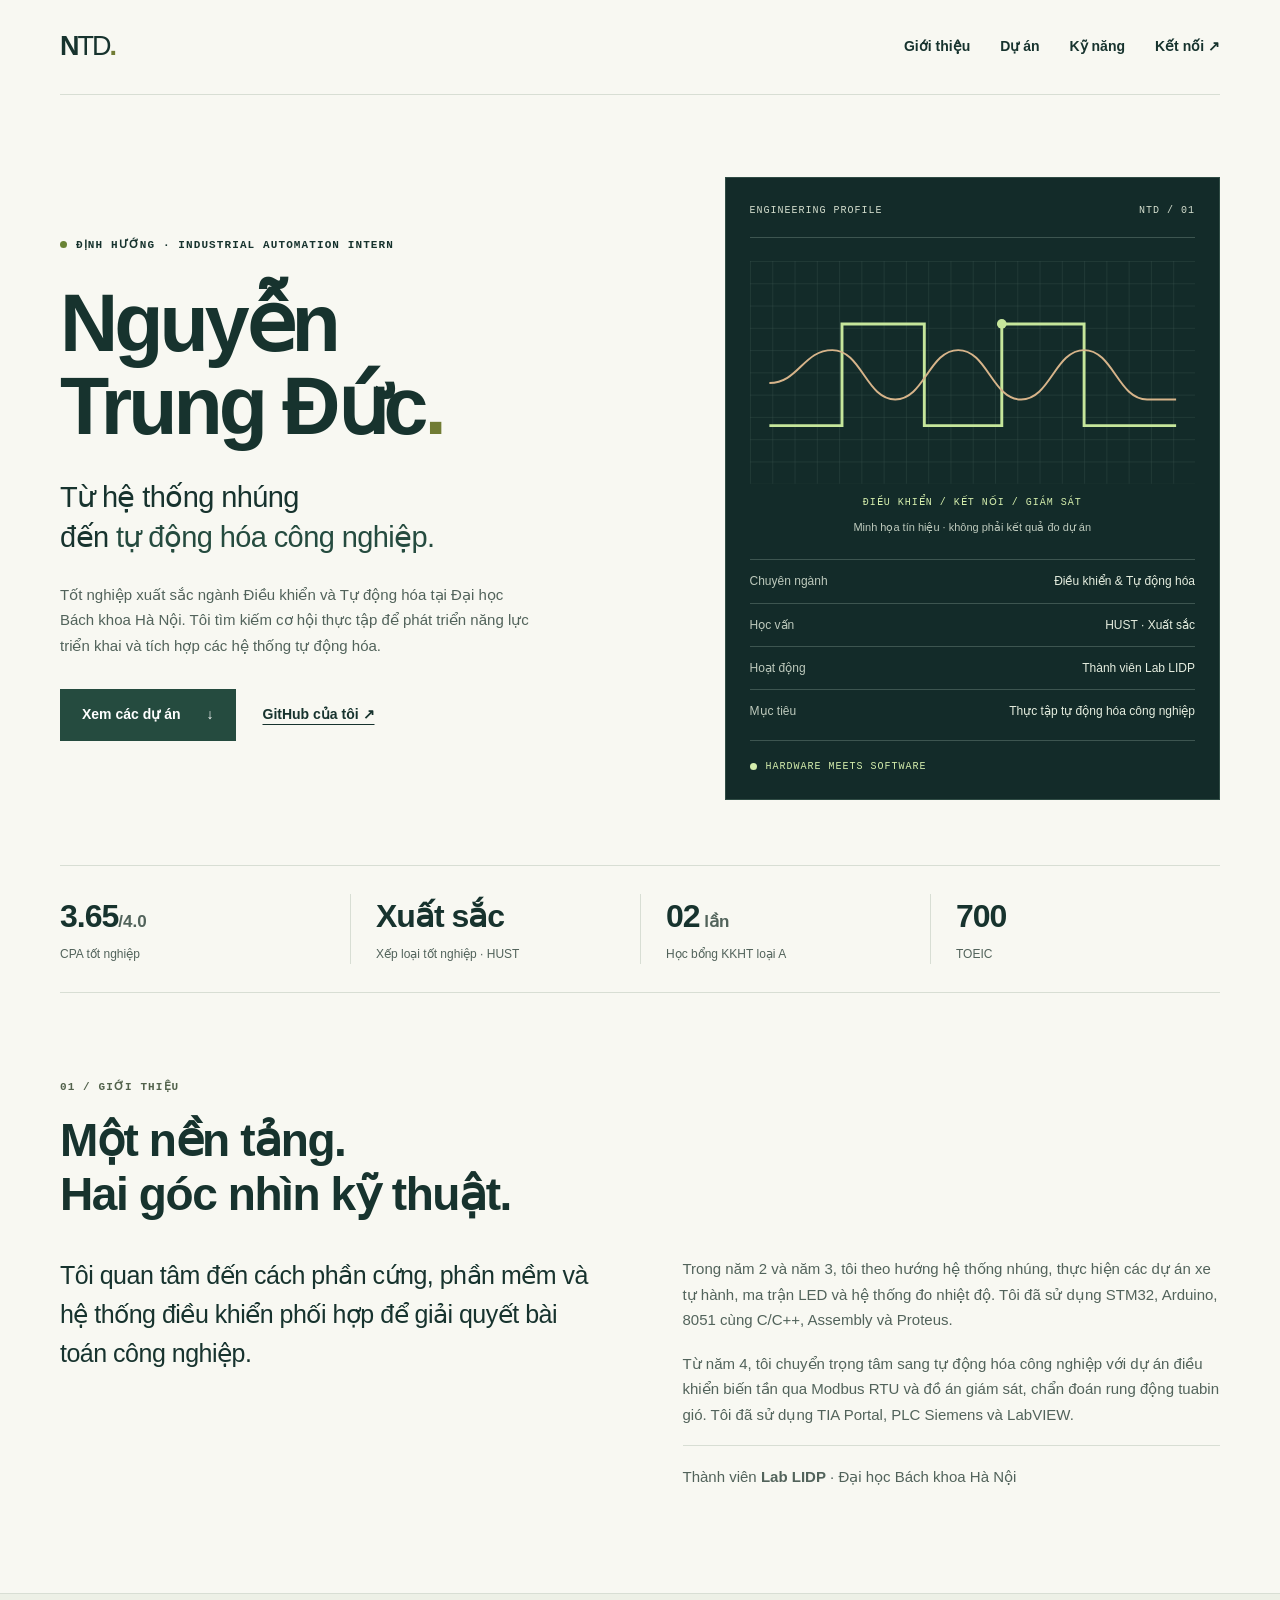
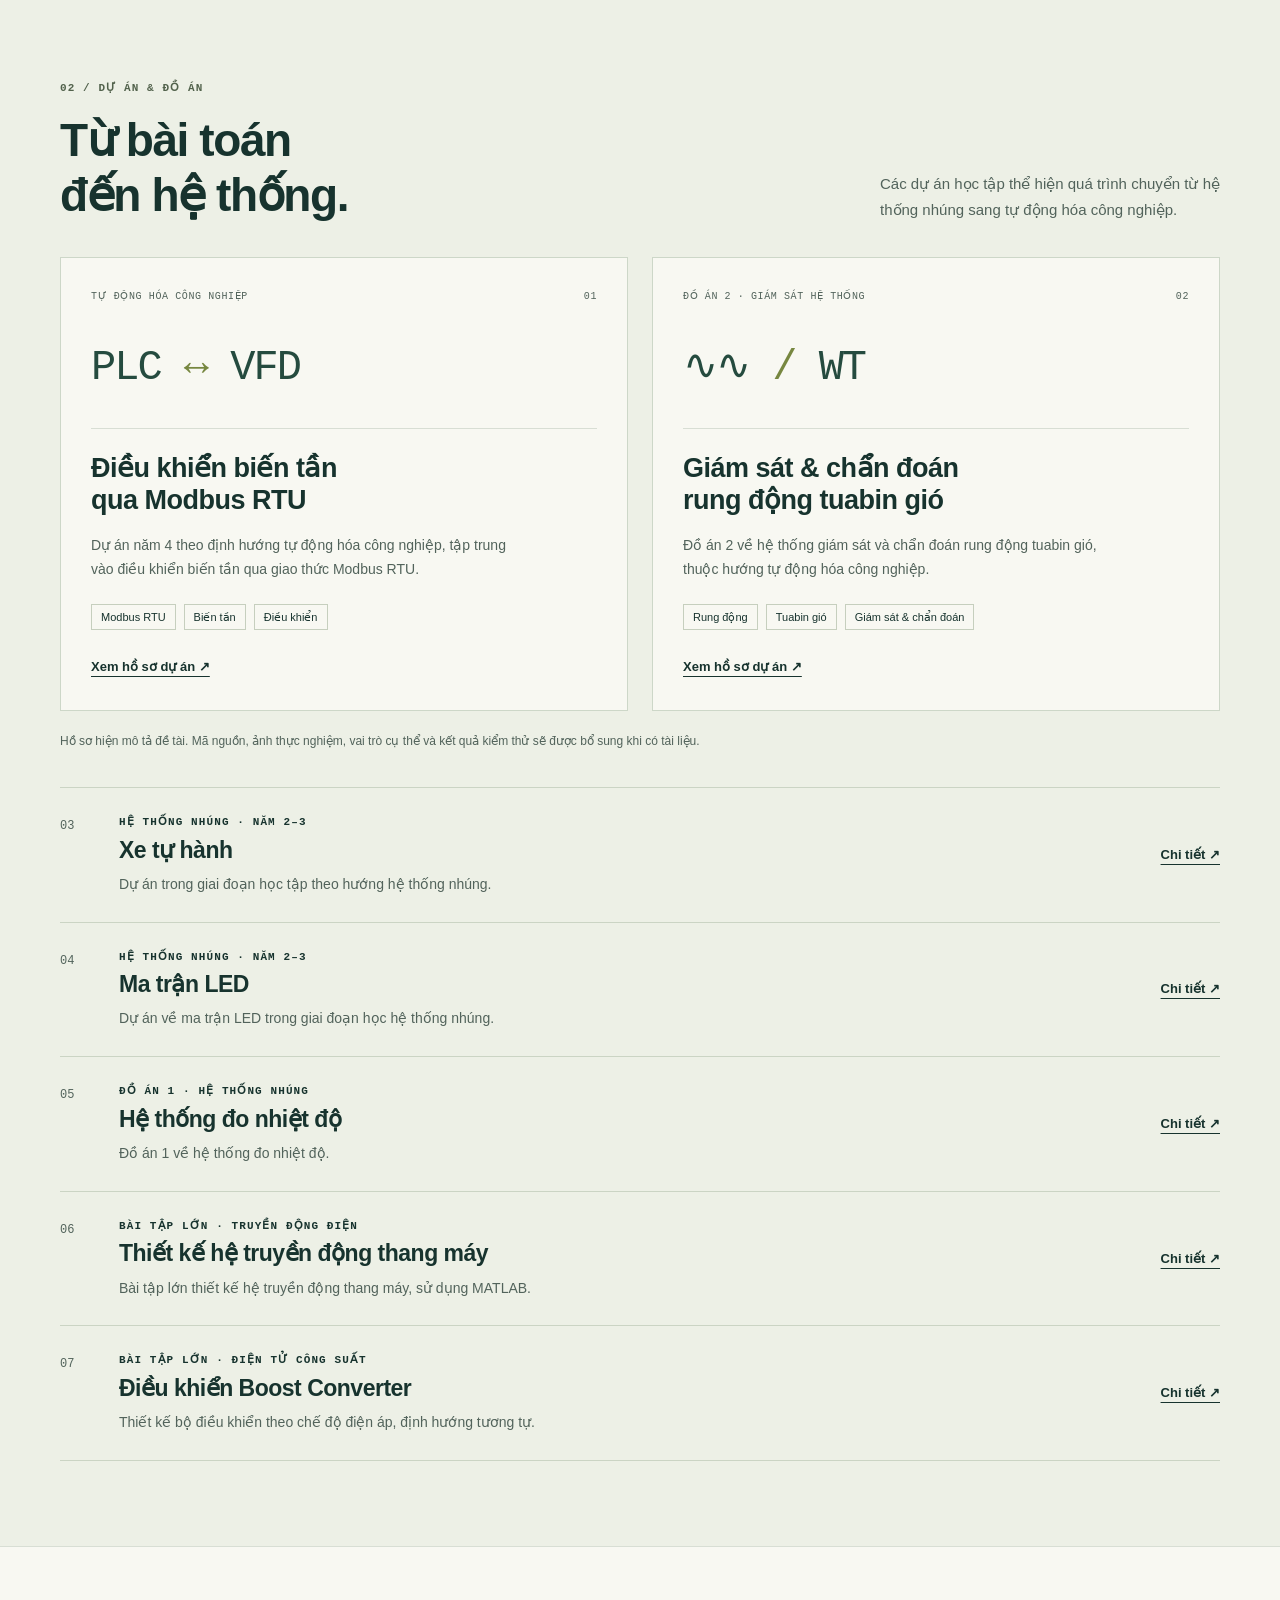
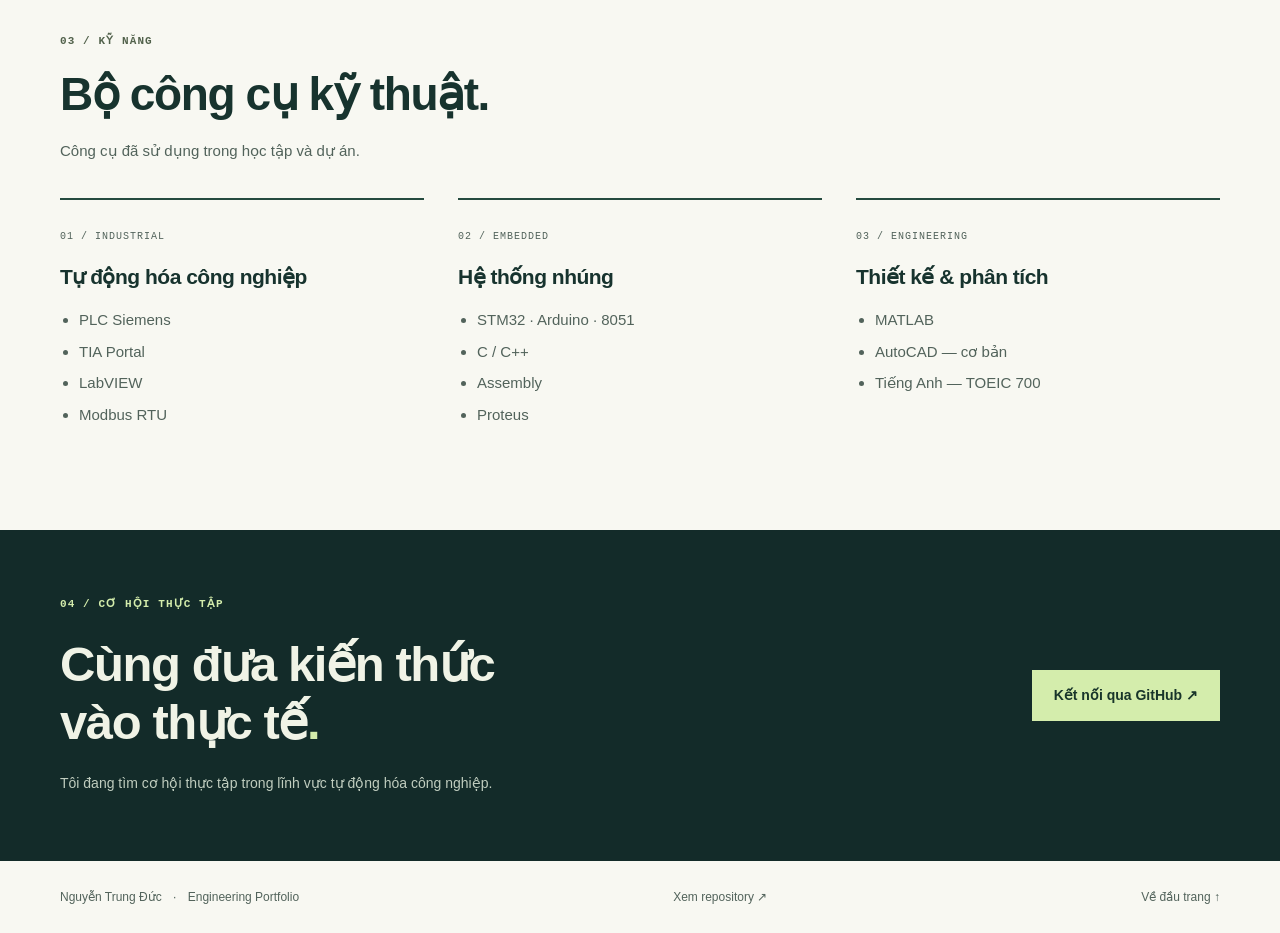
==== index.html @ 94d1234c "Add Nguyen Trung Duc industrial automation portfolio" ====
<!doctype html>
<html lang="vi">
<head>
  <meta charset="utf-8">
  <meta name="viewport" content="width=device-width, initial-scale=1">
  <meta name="theme-color" content="#132b29">
  <meta name="description" content="Portfolio Nguyễn Trung Đức — tốt nghiệp xuất sắc HUST, định hướng thực tập tự động hóa công nghiệp. PLC Siemens, Modbus RTU, LabVIEW và hệ thống nhúng.">
  <title>Nguyễn Trung Đức · Industrial Automation</title>
  <link rel="stylesheet" href="styles.css">
</head>
<body id="top">
  <a class="skip" href="#main">Đến nội dung chính</a>
  <header class="header wrap">
    <a class="brand" href="#top" aria-label="Nguyễn Trung Đức — đầu trang">N<span>TD</span><span class="brand-dot">.</span></a>
    <nav aria-label="Điều hướng chính"><a href="#about">Giới thiệu</a><a href="#projects">Dự án</a><a href="#skills">Kỹ năng</a><a href="#contact">Kết nối ↗</a></nav>
  </header>
  <main id="main" tabindex="-1">
    <section class="hero wrap" aria-labelledby="hero-title">
      <div class="hero-copy">
        <p class="eyebrow"><span class="dot" aria-hidden="true"></span>ĐỊNH HƯỚNG · INDUSTRIAL AUTOMATION INTERN</p>
        <h1 id="hero-title">Nguyễn<br>Trung Đức<span class="accent">.</span></h1>
        <p class="hero-role">Từ hệ thống nhúng<br>đến <em>tự động hóa công nghiệp.</em></p>
        <p class="intro">Tốt nghiệp xuất sắc ngành Điều khiển và Tự động hóa tại Đại học Bách khoa Hà Nội. Tôi tìm kiếm cơ hội thực tập để phát triển năng lực triển khai và tích hợp các hệ thống tự động hóa.</p>
        <div class="actions"><a class="button" href="#projects">Xem các dự án <span aria-hidden="true">↓</span></a><a class="text-link" href="https://github.com/TDucIoT1901">GitHub của tôi ↗</a></div>
      </div>
      <aside class="technical" aria-label="Tóm tắt hồ sơ kỹ thuật">
        <div class="panel-top"><span>ENGINEERING PROFILE</span><span>NTD / 01</span></div>
        <div class="signal" aria-hidden="true">
          <svg viewBox="0 0 460 230" fill="none">
            <defs><pattern id="grid" width="23" height="23" patternUnits="userSpaceOnUse"><path d="M23 0H0V23" stroke="#39514d" stroke-width=".7"/></pattern></defs>
            <rect width="460" height="230" fill="url(#grid)"/>
            <path d="M20 170H95V65H180V170H260V65H345V170H440" stroke="#c6e69b" stroke-width="3"/>
            <path d="M20 126C50 126 55 92 85 92S120 143 150 143S185 92 215 92S250 143 280 143S315 92 345 92S380 143 410 143H440" stroke="#d7b48a" stroke-width="2"/>
            <circle cx="260" cy="65" r="5" fill="#c6e69b"/>
          </svg>
          <span class="signal-caption">ĐIỀU KHIỂN / KẾT NỐI / GIÁM SÁT</span>
        </div>
        <p class="diagram-note">Minh họa tín hiệu · không phải kết quả đo dự án</p>
        <dl class="spec-list"><div><dt>Chuyên ngành</dt><dd>Điều khiển &amp; Tự động hóa</dd></div><div><dt>Học vấn</dt><dd>HUST · Xuất sắc</dd></div><div><dt>Hoạt động</dt><dd>Thành viên Lab LIDP</dd></div><div><dt>Mục tiêu</dt><dd>Thực tập tự động hóa công nghiệp</dd></div></dl>
        <div class="panel-bottom"><span class="dot" aria-hidden="true"></span>HARDWARE MEETS SOFTWARE</div>
      </aside>
    </section>
    <div class="achievements wrap" aria-label="Thành tích học tập">
      <div><strong>3.65<span>/4.0</span></strong><p>CPA tốt nghiệp</p></div><div><strong>Xuất sắc</strong><p>Xếp loại tốt nghiệp · HUST</p></div><div><strong>02<span> lần</span></strong><p>Học bổng KKHT loại A</p></div><div><strong>700</strong><p>TOEIC</p></div>
    </div>
    <section id="about" class="section wrap" aria-labelledby="about-title">
      <div class="section-heading"><p class="eyebrow">01 / GIỚI THIỆU</p><h2 id="about-title">Một nền tảng.<br>Hai góc nhìn kỹ thuật.</h2></div>
      <div class="about-grid"><p class="lead">Tôi quan tâm đến cách phần cứng, phần mềm và hệ thống điều khiển phối hợp để giải quyết bài toán công nghiệp.</p><div><p>Trong năm 2 và năm 3, tôi theo hướng hệ thống nhúng, thực hiện các dự án xe tự hành, ma trận LED và hệ thống đo nhiệt độ. Tôi đã sử dụng STM32, Arduino, 8051 cùng C/C++, Assembly và Proteus.</p><p>Từ năm 4, tôi chuyển trọng tâm sang tự động hóa công nghiệp với dự án điều khiển biến tần qua Modbus RTU và đồ án giám sát, chẩn đoán rung động tuabin gió. Tôi đã sử dụng TIA Portal, PLC Siemens và LabVIEW.</p><p class="lab-note">Thành viên <strong>Lab LIDP</strong> · Đại học Bách khoa Hà Nội</p></div></div>
    </section>
    <section id="projects" class="projects-section" aria-labelledby="projects-title"><div class="wrap section">
      <div class="section-heading project-heading"><div><p class="eyebrow">02 / DỰ ÁN &amp; ĐỒ ÁN</p><h2 id="projects-title">Từ bài toán<br>đến hệ thống.</h2></div><p>Các dự án học tập thể hiện quá trình chuyển từ hệ thống nhúng sang tự động hóa công nghiệp.</p></div>
      <div class="featured-grid">
        <article class="project featured"><div class="project-meta"><span>TỰ ĐỘNG HÓA CÔNG NGHIỆP</span><span>01</span></div><div class="project-symbol" aria-hidden="true">PLC <span>↔</span> VFD</div><h3>Điều khiển biến tần<br>qua Modbus RTU</h3><p>Dự án năm 4 theo định hướng tự động hóa công nghiệp, tập trung vào điều khiển biến tần qua giao thức Modbus RTU.</p><ul class="tags"><li>Modbus RTU</li><li>Biến tần</li><li>Điều khiển</li></ul><a href="https://github.com/TDucIoT1901/MyPortfolio-CV/blob/main/PROJECTS.md#modbus-rtu">Xem hồ sơ dự án ↗</a></article>
        <article class="project featured"><div class="project-meta"><span>ĐỒ ÁN 2 · GIÁM SÁT HỆ THỐNG</span><span>02</span></div><div class="project-symbol wave" aria-hidden="true">∿∿<span> / </span>WT</div><h3>Giám sát &amp; chẩn đoán<br>rung động tuabin gió</h3><p>Đồ án 2 về hệ thống giám sát và chẩn đoán rung động tuabin gió, thuộc hướng tự động hóa công nghiệp.</p><ul class="tags"><li>Rung động</li><li>Tuabin gió</li><li>Giám sát &amp; chẩn đoán</li></ul><a href="https://github.com/TDucIoT1901/MyPortfolio-CV/blob/main/PROJECTS.md#wind-turbine">Xem hồ sơ dự án ↗</a></article>
      </div>
      <p class="project-disclosure">Hồ sơ hiện mô tả đề tài. Mã nguồn, ảnh thực nghiệm, vai trò cụ thể và kết quả kiểm thử sẽ được bổ sung khi có tài liệu.</p>
      <div class="project-list">
        <article class="project-row"><span class="number">03</span><div><p class="eyebrow">HỆ THỐNG NHÚNG · NĂM 2–3</p><h3>Xe tự hành</h3><p>Dự án trong giai đoạn học tập theo hướng hệ thống nhúng.</p></div><a href="https://github.com/TDucIoT1901/MyPortfolio-CV/blob/main/PROJECTS.md#autonomous-car" aria-label="Xem hồ sơ dự án xe tự hành">Chi tiết ↗</a></article>
        <article class="project-row"><span class="number">04</span><div><p class="eyebrow">HỆ THỐNG NHÚNG · NĂM 2–3</p><h3>Ma trận LED</h3><p>Dự án về ma trận LED trong giai đoạn học hệ thống nhúng.</p></div><a href="https://github.com/TDucIoT1901/MyPortfolio-CV/blob/main/PROJECTS.md#led-matrix" aria-label="Xem hồ sơ dự án ma trận LED">Chi tiết ↗</a></article>
        <article class="project-row"><span class="number">05</span><div><p class="eyebrow">ĐỒ ÁN 1 · HỆ THỐNG NHÚNG</p><h3>Hệ thống đo nhiệt độ</h3><p>Đồ án 1 về hệ thống đo nhiệt độ.</p></div><a href="https://github.com/TDucIoT1901/MyPortfolio-CV/blob/main/PROJECTS.md#temperature" aria-label="Xem hồ sơ hệ thống đo nhiệt độ">Chi tiết ↗</a></article>
        <article class="project-row"><span class="number">06</span><div><p class="eyebrow">BÀI TẬP LỚN · TRUYỀN ĐỘNG ĐIỆN</p><h3>Thiết kế hệ truyền động thang máy</h3><p>Bài tập lớn thiết kế hệ truyền động thang máy, sử dụng MATLAB.</p></div><a href="https://github.com/TDucIoT1901/MyPortfolio-CV/blob/main/PROJECTS.md#elevator" aria-label="Xem hồ sơ truyền động thang máy">Chi tiết ↗</a></article>
        <article class="project-row"><span class="number">07</span><div><p class="eyebrow">BÀI TẬP LỚN · ĐIỆN TỬ CÔNG SUẤT</p><h3>Điều khiển Boost Converter</h3><p>Thiết kế bộ điều khiển theo chế độ điện áp, định hướng tương tự.</p></div><a href="https://github.com/TDucIoT1901/MyPortfolio-CV/blob/main/PROJECTS.md#boost-converter" aria-label="Xem hồ sơ Boost Converter">Chi tiết ↗</a></article>
      </div>
    </div></section>
    <section id="skills" class="section wrap" aria-labelledby="skills-title"><div class="section-heading"><p class="eyebrow">03 / KỸ NĂNG</p><h2 id="skills-title">Bộ công cụ kỹ thuật.</h2><p>Công cụ đã sử dụng trong học tập và dự án.</p></div>
      <div class="skills-grid"><article><span class="skill-index">01 / INDUSTRIAL</span><h3>Tự động hóa công nghiệp</h3><ul><li>PLC Siemens</li><li>TIA Portal</li><li>LabVIEW</li><li>Modbus RTU</li></ul></article><article><span class="skill-index">02 / EMBEDDED</span><h3>Hệ thống nhúng</h3><ul><li>STM32 · Arduino · 8051</li><li>C / C++</li><li>Assembly</li><li>Proteus</li></ul></article><article><span class="skill-index">03 / ENGINEERING</span><h3>Thiết kế &amp; phân tích</h3><ul><li>MATLAB</li><li>AutoCAD — cơ bản</li><li>Tiếng Anh — TOEIC 700</li></ul></article></div>
    </section>
    <section id="contact" class="contact"><div class="wrap contact-inner"><div><p class="eyebrow">04 / CƠ HỘI THỰC TẬP</p><h2>Cùng đưa kiến thức<br>vào thực tế<span class="accent">.</span></h2><p>Tôi đang tìm cơ hội thực tập trong lĩnh vực tự động hóa công nghiệp.</p></div><a class="button light" href="https://github.com/TDucIoT1901">Kết nối qua GitHub ↗</a></div></section>
  </main>
  <footer class="wrap footer"><p>Nguyễn Trung Đức <span>·</span> Engineering Portfolio</p><a href="https://github.com/TDucIoT1901/MyPortfolio-CV">Xem repository ↗</a><a href="#top">Về đầu trang ↑</a></footer>
</body>
</html>
---- styles.css ----
@charset "UTF-8";
:root{--paper:#f8f8f2;--ink:#17332e;--muted:#52635b;--line:#d8ded4;--green:#254b3f;--lime:#d4edac;--mono:Consolas,"Courier New",monospace;--sans:"Segoe UI",Arial,sans-serif}
*{box-sizing:border-box}html{scroll-behavior:smooth;scroll-padding-top:32px}body{margin:0;background:var(--paper);color:var(--ink);font-family:var(--sans);line-height:1.7}a{color:inherit;text-underline-offset:5px}a:hover{text-decoration-thickness:2px}a:focus-visible{outline:3px solid #a04c20;outline-offset:5px}h1,h2,h3,p{margin:0}h1,h2,h3{line-height:1.18;font-weight:600}h2{font-size:clamp(30px,3.6vw,46px);letter-spacing:-1.4px}h3{font-size:23px;letter-spacing:-.5px}.wrap{width:min(1160px,calc(100% - 64px));margin-inline:auto}.skip{position:absolute;left:15px;top:-90px;background:var(--ink);color:white;padding:12px;z-index:5}.skip:focus{top:10px}.header{display:flex;align-items:center;justify-content:space-between;gap:24px;padding-block:24px;border-bottom:1px solid var(--line)}.brand{font-size:27px;font-weight:800;letter-spacing:-2px;text-decoration:none}.brand>span:first-child{font-weight:400}.brand-dot,.accent{color:#717c34}nav{display:flex;gap:30px}nav a{text-decoration:none;font-size:14px;font-weight:600}.hero{display:grid;grid-template-columns:1.2fr 1fr;gap:70px;padding-block:82px 65px;align-items:center}.eyebrow{font-family:var(--mono);font-size:11px;letter-spacing:1.1px;font-weight:600;line-height:1.7}.dot{display:inline-block;height:7px;width:7px;border-radius:50%;background:#698334;margin-right:9px}.hero h1{font-size:clamp(58px,6.3vw,86px);letter-spacing:-4px;line-height:1.03;margin:28px 0}.hero-role{font-size:clamp(22px,2.6vw,29px);line-height:1.4;font-weight:500;letter-spacing:-.6px}.hero-role em{font-style:normal;color:var(--green)}.intro{font-size:15px;color:var(--muted);max-width:480px;margin-top:24px}.actions{display:flex;align-items:center;gap:27px;margin-top:31px;flex-wrap:wrap}.button{display:inline-flex;align-items:center;gap:26px;background:var(--green);color:#fff;padding:13px 21px;text-decoration:none;font-weight:600;font-size:14px;border:1px solid var(--green)}.button:hover{background:#16382c}.text-link{font-size:14px;font-weight:600}.technical{background:#132b29;color:#e5eddf;border:1px solid #304c45;padding:24px;min-width:0}.panel-top,.panel-bottom{display:flex;align-items:center;justify-content:space-between;font-family:var(--mono);font-size:10px;letter-spacing:1px}.panel-top{padding-bottom:18px;border-bottom:1px solid #3d5550;color:#d3ddcd}.signal{margin-top:23px}.signal svg{width:100%;height:auto;display:block}.signal-caption{display:block;text-align:center;font-family:var(--mono);font-size:10px;letter-spacing:1px;margin-top:10px;color:var(--lime)}.diagram-note{font-size:11px;color:#bdc9bc;text-align:center;margin-top:7px}.spec-list{margin-top:23px;margin-bottom:0;font-size:12px}.spec-list>div{display:flex;justify-content:space-between;gap:16px;border-top:1px solid #3d5550;padding:11px 0}.spec-list dt{color:#bdc9bc}.spec-list dd{margin:0;text-align:right}.panel-bottom{border-top:1px solid #3d5550;padding-top:17px;margin-top:7px;justify-content:flex-start;color:var(--lime)}.panel-bottom .dot{background:var(--lime)}.achievements{display:grid;grid-template-columns:repeat(4,1fr);border-block:1px solid var(--line);padding-block:28px}.achievements>div{padding-inline:25px;border-left:1px solid var(--line)}.achievements>div:first-child{padding-left:0;border:0}.achievements strong{font-size:32px;letter-spacing:-1px;font-weight:600;line-height:1.4}.achievements strong span{font-size:17px;color:var(--muted);letter-spacing:0}.achievements p{font-size:12px;color:var(--muted);margin-top:5px}.section{padding-block:85px}.section-heading{margin-bottom:35px}.section-heading .eyebrow{margin-bottom:16px;color:#52624c}.section-heading>p:last-child:not(.eyebrow){color:var(--muted);margin-top:17px;font-size:15px}.about-grid{display:grid;grid-template-columns:1fr 1fr;gap:85px}.lead{font-size:25px;line-height:1.55;letter-spacing:-.5px}.about-grid>div>p{color:var(--muted);font-size:15px;margin-bottom:18px}.lab-note{padding-top:18px;border-top:1px solid var(--line)}.projects-section{background:#edf0e6;border-block:1px solid var(--line)}.project-heading{display:flex;justify-content:space-between;gap:40px;align-items:end}.project-heading>p{max-width:340px;color:var(--muted);font-size:14px}.featured-grid{display:grid;grid-template-columns:1fr 1fr;gap:24px}.project{padding:30px;background:var(--paper);border:1px solid #cdd7c8}.project-meta{display:flex;justify-content:space-between;gap:15px;font-family:var(--mono);font-size:10px;letter-spacing:.6px;color:var(--muted)}.project-symbol{font-family:var(--mono);font-size:42px;letter-spacing:-2px;padding:28px 0 24px;border-bottom:1px solid var(--line);color:#254b3f}.project-symbol span{color:#778740;font-weight:400}.project h3{font-size:27px;margin-top:24px}.project>p{font-size:14px;color:var(--muted);margin-top:17px;max-width:430px}.tags{list-style:none;padding:0;display:flex;gap:8px;flex-wrap:wrap;margin:22px 0}.tags li{font-size:11px;border:1px solid #c6cfbe;padding:3px 9px}.project>a{font-size:13px;font-weight:600}.project-disclosure{font-size:12px;color:var(--muted);margin:20px 0 36px;max-width:820px}.project-row{display:grid;grid-template-columns:35px 1fr auto;gap:24px;border-top:1px solid #cbd4c4;padding-block:25px;align-items:center}.project-row:last-child{border-bottom:1px solid #cbd4c4}.number{font-family:var(--mono);font-size:12px;color:var(--muted);align-self:start;padding-top:3px}.project-row h3{font-size:23px;margin-top:5px}.project-row p:last-child{font-size:14px;color:var(--muted);margin-top:9px}.project-row>a{font-size:13px;font-weight:600;white-space:nowrap}.skills-grid{display:grid;grid-template-columns:repeat(3,1fr);gap:34px}.skills-grid article{border-top:2px solid var(--green);padding-top:20px}.skill-index{font-size:10px;font-family:var(--mono);color:var(--muted);letter-spacing:1px}.skills-grid h3{font-size:21px;margin-top:17px}.skills-grid ul{padding-left:19px;color:var(--muted);font-size:15px;line-height:2.1}.contact{background:#132b29;color:#f0f3e6}.contact-inner{display:flex;align-items:center;justify-content:space-between;gap:50px;padding-block:65px}.contact .eyebrow{color:var(--lime);margin-bottom:22px}.contact h2{font-size:clamp(32px,4vw,49px)}.contact .accent{color:var(--lime)}.contact p:last-child{margin-top:20px;color:#c0cdbf;font-size:14px}.light{background:var(--lime);color:#18352a;border-color:var(--lime);flex-shrink:0}.light:hover{background:#e6f3cf}.footer{padding-block:26px;display:flex;justify-content:space-between;gap:20px;font-size:12px;color:var(--muted);flex-wrap:wrap}.footer span{margin-inline:8px}.footer a{text-decoration:none}
@media(min-width:1500px){.hero h1{font-size:90px}}
@media(max-width:1000px){.hero{gap:30px;padding-block:55px}.hero h1{font-size:64px}.technical{padding:19px}.about-grid{gap:40px}.achievements>div{padding-inline:15px}.achievements strong{font-size:28px}.skills-grid{gap:22px}.skills-grid h3{font-size:19px}}
@media(max-width:700px){.wrap{width:calc(100% - 36px)}.header{align-items:flex-start;gap:15px;flex-wrap:wrap;padding-block:18px}nav{gap:20px;flex-wrap:wrap}nav a{font-size:12px}.hero{grid-template-columns:1fr;padding-block:42px;gap:36px}.hero h1{font-size:68px}.hero .eyebrow{font-size:10px;letter-spacing:.6px}.hero-role{font-size:25px}.intro{font-size:15px}.technical{padding:22px}.achievements{grid-template-columns:1fr 1fr;gap:24px 0;padding-block:25px}.achievements>div{padding-left:17px}.achievements>div:nth-child(odd){padding-left:0;border:0}.achievements strong{font-size:29px}.achievements p{font-size:11px}.section{padding-block:54px}.about-grid{grid-template-columns:1fr;gap:25px}.lead{font-size:23px}.project-heading{display:block}.project-heading>p{margin-top:22px;max-width:none}.featured-grid{grid-template-columns:1fr;gap:18px}.project{padding:24px}.project-row{grid-template-columns:23px 1fr;gap:15px}.project-row>a{grid-column:2;justify-self:start}.project-row h3{font-size:21px}.skills-grid{grid-template-columns:1fr;gap:25px}.skills-grid h3{font-size:23px}.contact-inner{display:block;padding-block:48px}.contact .button{margin-top:27px}.footer{font-size:11px;gap:14px}.footer>p{flex-basis:100%}}
@media(prefers-reduced-motion:reduce){html{scroll-behavior:auto}}
@media print{body{background:white;color:black}.skip,nav,.actions,.contact,.footer{display:none}.wrap{width:100%}.hero{padding-block:20px;gap:30px}h1{font-size:50px!important}.section{padding-block:25px}.project,.technical{break-inside:avoid}.project-row{break-inside:avoid}.technical{color:black;background:#eee}.spec-list dt,.panel-top,.diagram-note{color:#333}.projects-section{background:white}}
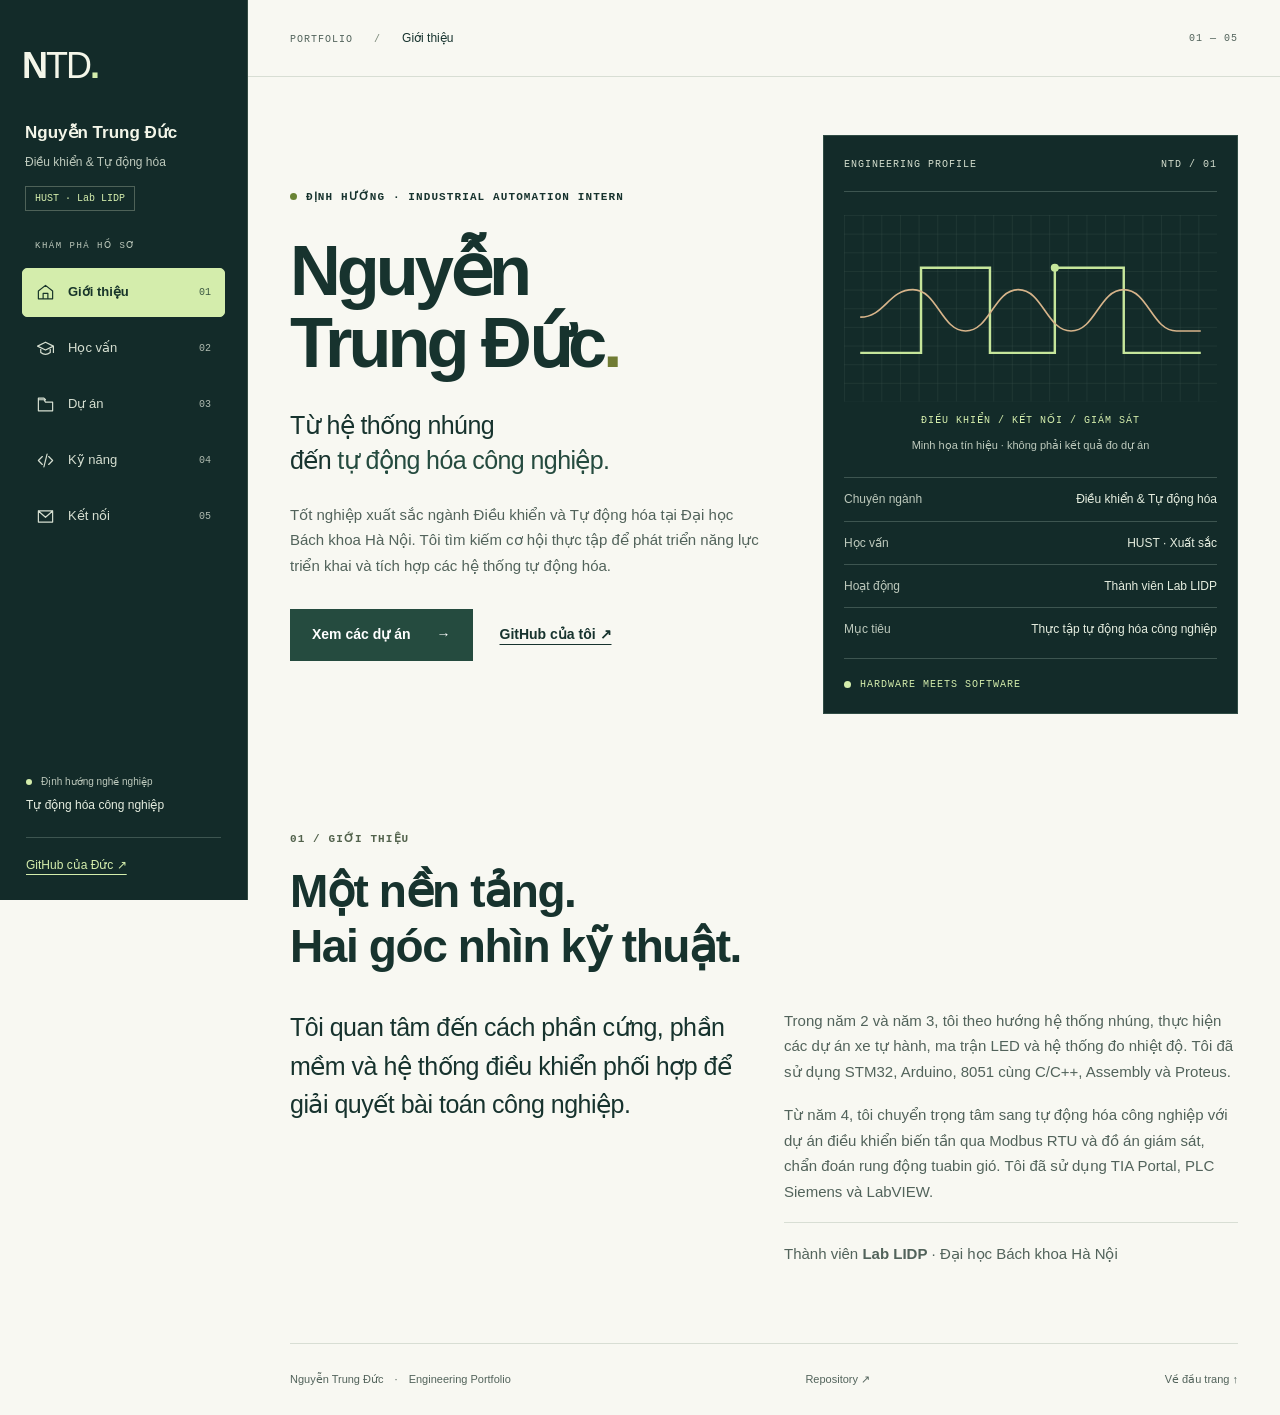
==== commit 5d30aff0: "Split portfolio into pages with left sidebar navigation" ====
--- a/index.html
+++ b/index.html
@@ -1,27 +1,34 @@
 <!doctype html>
-<html lang="vi">
-<head>
-  <meta charset="utf-8">
-  <meta name="viewport" content="width=device-width, initial-scale=1">
+<html lang="vi"><head>
+  <meta charset="utf-8"><meta name="viewport" content="width=device-width, initial-scale=1">
   <meta name="theme-color" content="#132b29">
-  <meta name="description" content="Portfolio Nguyễn Trung Đức — tốt nghiệp xuất sắc HUST, định hướng thực tập tự động hóa công nghiệp. PLC Siemens, Modbus RTU, LabVIEW và hệ thống nhúng.">
-  <title>Nguyễn Trung Đức · Industrial Automation</title>
+  <title>Giới thiệu · Nguyễn Trung Đức</title>
+  <meta name="description" content="Nguyễn Trung Đức — tốt nghiệp xuất sắc HUST, thành viên Lab LIDP, định hướng tự động hóa công nghiệp.">
   <link rel="stylesheet" href="styles.css">
-</head>
-<body id="top">
+</head><body id="top" class="sidebar-layout">
   <a class="skip" href="#main">Đến nội dung chính</a>
-  <header class="header wrap">
-    <a class="brand" href="#top" aria-label="Nguyễn Trung Đức — đầu trang">N<span>TD</span><span class="brand-dot">.</span></a>
-    <nav aria-label="Điều hướng chính"><a href="#about">Giới thiệu</a><a href="#projects">Dự án</a><a href="#skills">Kỹ năng</a><a href="#contact">Kết nối ↗</a></nav>
-  </header>
-  <main id="main" tabindex="-1">
-    <section class="hero wrap" aria-labelledby="hero-title">
+  <aside class="sidebar" aria-label="Hồ sơ và điều hướng">
+    <a class="brand sidebar-brand" href="index.html" aria-label="Nguyễn Trung Đức — Giới thiệu">N<span>TD</span><span class="brand-dot">.</span></a>
+    <div class="sidebar-profile"><p class="sidebar-name">Nguyễn Trung Đức</p><p>Điều khiển &amp; Tự động hóa</p><span class="sidebar-school">HUST · Lab LIDP</span></div>
+    <p class="sidebar-label">KHÁM PHÁ HỒ SƠ</p>
+    <nav class="sidebar-nav" aria-label="Điều hướng chính">
+      <a class="nav-item" href="index.html" aria-current="page"><svg viewBox="0 0 24 24" fill="none" stroke="currentColor" stroke-width="1.5" stroke-linecap="round" stroke-linejoin="round" aria-hidden="true"><path d="M3 10 12 3l9 7v10H3Z M9 20v-7h6v7"/></svg><span>Giới thiệu</span><span class="nav-number" aria-hidden="true">01</span></a>
+      <a class="nav-item" href="education.html"><svg viewBox="0 0 24 24" fill="none" stroke="currentColor" stroke-width="1.5" stroke-linecap="round" stroke-linejoin="round" aria-hidden="true"><path d="m2 9 10-5 10 5-10 5Z M6 11v6q6 5 12 0v-6 M22 9v8"/></svg><span>Học vấn</span><span class="nav-number" aria-hidden="true">02</span></a>
+      <a class="nav-item" href="projects.html"><svg viewBox="0 0 24 24" fill="none" stroke="currentColor" stroke-width="1.5" stroke-linecap="round" stroke-linejoin="round" aria-hidden="true"><path d="M3 6h7l2 3h9v11H3Z M3 6V4h7l2 2"/></svg><span>Dự án</span><span class="nav-number" aria-hidden="true">03</span></a>
+      <a class="nav-item" href="skills.html"><svg viewBox="0 0 24 24" fill="none" stroke="currentColor" stroke-width="1.5" stroke-linecap="round" stroke-linejoin="round" aria-hidden="true"><path d="m8 7-5 5 5 5 M16 7l5 5-5 5 M14 4l-4 16"/></svg><span>Kỹ năng</span><span class="nav-number" aria-hidden="true">04</span></a>
+      <a class="nav-item" href="contact.html"><svg viewBox="0 0 24 24" fill="none" stroke="currentColor" stroke-width="1.5" stroke-linecap="round" stroke-linejoin="round" aria-hidden="true"><path d="M3 5h18v14H3Z m0 0 9 8 9-8"/></svg><span>Kết nối</span><span class="nav-number" aria-hidden="true">05</span></a>
+    </nav>
+    <div class="sidebar-bottom"><p><span class="dot" aria-hidden="true"></span>Định hướng nghề nghiệp</p><strong>Tự động hóa công nghiệp</strong><a href="https://github.com/TDucIoT1901">GitHub của Đức ↗</a></div>
+  </aside>
+  <div class="page-shell">
+    <header class="page-topbar"><p>PORTFOLIO <span aria-hidden="true">/</span> <span>Giới thiệu</span></p><span class="page-counter" aria-hidden="true">01 — 05</span></header>
+    <main id="main" tabindex="-1"><section class="hero wrap" aria-labelledby="hero-title">
       <div class="hero-copy">
         <p class="eyebrow"><span class="dot" aria-hidden="true"></span>ĐỊNH HƯỚNG · INDUSTRIAL AUTOMATION INTERN</p>
         <h1 id="hero-title">Nguyễn<br>Trung Đức<span class="accent">.</span></h1>
         <p class="hero-role">Từ hệ thống nhúng<br>đến <em>tự động hóa công nghiệp.</em></p>
         <p class="intro">Tốt nghiệp xuất sắc ngành Điều khiển và Tự động hóa tại Đại học Bách khoa Hà Nội. Tôi tìm kiếm cơ hội thực tập để phát triển năng lực triển khai và tích hợp các hệ thống tự động hóa.</p>
-        <div class="actions"><a class="button" href="#projects">Xem các dự án <span aria-hidden="true">↓</span></a><a class="text-link" href="https://github.com/TDucIoT1901">GitHub của tôi ↗</a></div>
+        <div class="actions"><a class="button" href="projects.html">Xem các dự án <span aria-hidden="true">→</span></a><a class="text-link" href="https://github.com/TDucIoT1901">GitHub của tôi ↗</a></div>
       </div>
       <aside class="technical" aria-label="Tóm tắt hồ sơ kỹ thuật">
         <div class="panel-top"><span>ENGINEERING PROFILE</span><span>NTD / 01</span></div>
@@ -39,34 +46,10 @@
         <dl class="spec-list"><div><dt>Chuyên ngành</dt><dd>Điều khiển &amp; Tự động hóa</dd></div><div><dt>Học vấn</dt><dd>HUST · Xuất sắc</dd></div><div><dt>Hoạt động</dt><dd>Thành viên Lab LIDP</dd></div><div><dt>Mục tiêu</dt><dd>Thực tập tự động hóa công nghiệp</dd></div></dl>
         <div class="panel-bottom"><span class="dot" aria-hidden="true"></span>HARDWARE MEETS SOFTWARE</div>
       </aside>
-    </section>
-    <div class="achievements wrap" aria-label="Thành tích học tập">
-      <div><strong>3.65<span>/4.0</span></strong><p>CPA tốt nghiệp</p></div><div><strong>Xuất sắc</strong><p>Xếp loại tốt nghiệp · HUST</p></div><div><strong>02<span> lần</span></strong><p>Học bổng KKHT loại A</p></div><div><strong>700</strong><p>TOEIC</p></div>
-    </div>
-    <section id="about" class="section wrap" aria-labelledby="about-title">
+    </section><section id="about" class="section wrap" aria-labelledby="about-title">
       <div class="section-heading"><p class="eyebrow">01 / GIỚI THIỆU</p><h2 id="about-title">Một nền tảng.<br>Hai góc nhìn kỹ thuật.</h2></div>
       <div class="about-grid"><p class="lead">Tôi quan tâm đến cách phần cứng, phần mềm và hệ thống điều khiển phối hợp để giải quyết bài toán công nghiệp.</p><div><p>Trong năm 2 và năm 3, tôi theo hướng hệ thống nhúng, thực hiện các dự án xe tự hành, ma trận LED và hệ thống đo nhiệt độ. Tôi đã sử dụng STM32, Arduino, 8051 cùng C/C++, Assembly và Proteus.</p><p>Từ năm 4, tôi chuyển trọng tâm sang tự động hóa công nghiệp với dự án điều khiển biến tần qua Modbus RTU và đồ án giám sát, chẩn đoán rung động tuabin gió. Tôi đã sử dụng TIA Portal, PLC Siemens và LabVIEW.</p><p class="lab-note">Thành viên <strong>Lab LIDP</strong> · Đại học Bách khoa Hà Nội</p></div></div>
-    </section>
-    <section id="projects" class="projects-section" aria-labelledby="projects-title"><div class="wrap section">
-      <div class="section-heading project-heading"><div><p class="eyebrow">02 / DỰ ÁN &amp; ĐỒ ÁN</p><h2 id="projects-title">Từ bài toán<br>đến hệ thống.</h2></div><p>Các dự án học tập thể hiện quá trình chuyển từ hệ thống nhúng sang tự động hóa công nghiệp.</p></div>
-      <div class="featured-grid">
-        <article class="project featured"><div class="project-meta"><span>TỰ ĐỘNG HÓA CÔNG NGHIỆP</span><span>01</span></div><div class="project-symbol" aria-hidden="true">PLC <span>↔</span> VFD</div><h3>Điều khiển biến tần<br>qua Modbus RTU</h3><p>Dự án năm 4 theo định hướng tự động hóa công nghiệp, tập trung vào điều khiển biến tần qua giao thức Modbus RTU.</p><ul class="tags"><li>Modbus RTU</li><li>Biến tần</li><li>Điều khiển</li></ul><a href="https://github.com/TDucIoT1901/MyPortfolio-CV/blob/main/PROJECTS.md#modbus-rtu">Xem hồ sơ dự án ↗</a></article>
-        <article class="project featured"><div class="project-meta"><span>ĐỒ ÁN 2 · GIÁM SÁT HỆ THỐNG</span><span>02</span></div><div class="project-symbol wave" aria-hidden="true">∿∿<span> / </span>WT</div><h3>Giám sát &amp; chẩn đoán<br>rung động tuabin gió</h3><p>Đồ án 2 về hệ thống giám sát và chẩn đoán rung động tuabin gió, thuộc hướng tự động hóa công nghiệp.</p><ul class="tags"><li>Rung động</li><li>Tuabin gió</li><li>Giám sát &amp; chẩn đoán</li></ul><a href="https://github.com/TDucIoT1901/MyPortfolio-CV/blob/main/PROJECTS.md#wind-turbine">Xem hồ sơ dự án ↗</a></article>
-      </div>
-      <p class="project-disclosure">Hồ sơ hiện mô tả đề tài. Mã nguồn, ảnh thực nghiệm, vai trò cụ thể và kết quả kiểm thử sẽ được bổ sung khi có tài liệu.</p>
-      <div class="project-list">
-        <article class="project-row"><span class="number">03</span><div><p class="eyebrow">HỆ THỐNG NHÚNG · NĂM 2–3</p><h3>Xe tự hành</h3><p>Dự án trong giai đoạn học tập theo hướng hệ thống nhúng.</p></div><a href="https://github.com/TDucIoT1901/MyPortfolio-CV/blob/main/PROJECTS.md#autonomous-car" aria-label="Xem hồ sơ dự án xe tự hành">Chi tiết ↗</a></article>
-        <article class="project-row"><span class="number">04</span><div><p class="eyebrow">HỆ THỐNG NHÚNG · NĂM 2–3</p><h3>Ma trận LED</h3><p>Dự án về ma trận LED trong giai đoạn học hệ thống nhúng.</p></div><a href="https://github.com/TDucIoT1901/MyPortfolio-CV/blob/main/PROJECTS.md#led-matrix" aria-label="Xem hồ sơ dự án ma trận LED">Chi tiết ↗</a></article>
-        <article class="project-row"><span class="number">05</span><div><p class="eyebrow">ĐỒ ÁN 1 · HỆ THỐNG NHÚNG</p><h3>Hệ thống đo nhiệt độ</h3><p>Đồ án 1 về hệ thống đo nhiệt độ.</p></div><a href="https://github.com/TDucIoT1901/MyPortfolio-CV/blob/main/PROJECTS.md#temperature" aria-label="Xem hồ sơ hệ thống đo nhiệt độ">Chi tiết ↗</a></article>
-        <article class="project-row"><span class="number">06</span><div><p class="eyebrow">BÀI TẬP LỚN · TRUYỀN ĐỘNG ĐIỆN</p><h3>Thiết kế hệ truyền động thang máy</h3><p>Bài tập lớn thiết kế hệ truyền động thang máy, sử dụng MATLAB.</p></div><a href="https://github.com/TDucIoT1901/MyPortfolio-CV/blob/main/PROJECTS.md#elevator" aria-label="Xem hồ sơ truyền động thang máy">Chi tiết ↗</a></article>
-        <article class="project-row"><span class="number">07</span><div><p class="eyebrow">BÀI TẬP LỚN · ĐIỆN TỬ CÔNG SUẤT</p><h3>Điều khiển Boost Converter</h3><p>Thiết kế bộ điều khiển theo chế độ điện áp, định hướng tương tự.</p></div><a href="https://github.com/TDucIoT1901/MyPortfolio-CV/blob/main/PROJECTS.md#boost-converter" aria-label="Xem hồ sơ Boost Converter">Chi tiết ↗</a></article>
-      </div>
-    </div></section>
-    <section id="skills" class="section wrap" aria-labelledby="skills-title"><div class="section-heading"><p class="eyebrow">03 / KỸ NĂNG</p><h2 id="skills-title">Bộ công cụ kỹ thuật.</h2><p>Công cụ đã sử dụng trong học tập và dự án.</p></div>
-      <div class="skills-grid"><article><span class="skill-index">01 / INDUSTRIAL</span><h3>Tự động hóa công nghiệp</h3><ul><li>PLC Siemens</li><li>TIA Portal</li><li>LabVIEW</li><li>Modbus RTU</li></ul></article><article><span class="skill-index">02 / EMBEDDED</span><h3>Hệ thống nhúng</h3><ul><li>STM32 · Arduino · 8051</li><li>C / C++</li><li>Assembly</li><li>Proteus</li></ul></article><article><span class="skill-index">03 / ENGINEERING</span><h3>Thiết kế &amp; phân tích</h3><ul><li>MATLAB</li><li>AutoCAD — cơ bản</li><li>Tiếng Anh — TOEIC 700</li></ul></article></div>
-    </section>
-    <section id="contact" class="contact"><div class="wrap contact-inner"><div><p class="eyebrow">04 / CƠ HỘI THỰC TẬP</p><h2>Cùng đưa kiến thức<br>vào thực tế<span class="accent">.</span></h2><p>Tôi đang tìm cơ hội thực tập trong lĩnh vực tự động hóa công nghiệp.</p></div><a class="button light" href="https://github.com/TDucIoT1901">Kết nối qua GitHub ↗</a></div></section>
-  </main>
-  <footer class="wrap footer"><p>Nguyễn Trung Đức <span>·</span> Engineering Portfolio</p><a href="https://github.com/TDucIoT1901/MyPortfolio-CV">Xem repository ↗</a><a href="#top">Về đầu trang ↑</a></footer>
-</body>
-</html>
+    </section></main>
+    <footer class="wrap footer"><p>Nguyễn Trung Đức <span>·</span> Engineering Portfolio</p><a href="https://github.com/TDucIoT1901/MyPortfolio-CV">Repository ↗</a><a href="#top">Về đầu trang ↑</a></footer>
+  </div>
+</body></html>
--- a/styles.css
+++ b/styles.css
@@ -6,3 +6,10 @@
 @media(max-width:700px){.wrap{width:calc(100% - 36px)}.header{align-items:flex-start;gap:15px;flex-wrap:wrap;padding-block:18px}nav{gap:20px;flex-wrap:wrap}nav a{font-size:12px}.hero{grid-template-columns:1fr;padding-block:42px;gap:36px}.hero h1{font-size:68px}.hero .eyebrow{font-size:10px;letter-spacing:.6px}.hero-role{font-size:25px}.intro{font-size:15px}.technical{padding:22px}.achievements{grid-template-columns:1fr 1fr;gap:24px 0;padding-block:25px}.achievements>div{padding-left:17px}.achievements>div:nth-child(odd){padding-left:0;border:0}.achievements strong{font-size:29px}.achievements p{font-size:11px}.section{padding-block:54px}.about-grid{grid-template-columns:1fr;gap:25px}.lead{font-size:23px}.project-heading{display:block}.project-heading>p{margin-top:22px;max-width:none}.featured-grid{grid-template-columns:1fr;gap:18px}.project{padding:24px}.project-row{grid-template-columns:23px 1fr;gap:15px}.project-row>a{grid-column:2;justify-self:start}.project-row h3{font-size:21px}.skills-grid{grid-template-columns:1fr;gap:25px}.skills-grid h3{font-size:23px}.contact-inner{display:block;padding-block:48px}.contact .button{margin-top:27px}.footer{font-size:11px;gap:14px}.footer>p{flex-basis:100%}}
 @media(prefers-reduced-motion:reduce){html{scroll-behavior:auto}}
 @media print{body{background:white;color:black}.skip,nav,.actions,.contact,.footer{display:none}.wrap{width:100%}.hero{padding-block:20px;gap:30px}h1{font-size:50px!important}.section{padding-block:25px}.project,.technical{break-inside:avoid}.project-row{break-inside:avoid}.technical{color:black;background:#eee}.spec-list dt,.panel-top,.diagram-note{color:#333}.projects-section{background:white}}
+
+/* Shared shell for the five independent portfolio pages. */
+.sidebar-layout .project h2{font-size:25px;letter-spacing:-.5px;margin-top:24px}.sidebar-layout .project-row h2{font-size:23px;letter-spacing:-.5px;margin-top:5px}.sidebar-layout .skills-grid h2{font-size:21px;letter-spacing:-.5px;margin-top:17px}
+.sidebar-layout{--sidebar-width:248px}.sidebar{position:fixed;inset:0 auto 0 0;width:var(--sidebar-width);padding:35px 22px 25px;background:#132b29;color:#e5eddf;display:flex;flex-direction:column;overflow-y:auto;border-right:1px solid #344b43}.sidebar-brand{align-self:flex-start;font-size:36px;color:#f4f6e9}.sidebar-brand .brand-dot{color:var(--lime)}.sidebar-profile{padding:23px 3px 28px}.sidebar-name{font-size:17px;font-weight:600;color:#f4f6e9}.sidebar-profile>p:nth-child(2){font-size:12px;color:#bdc9bc;margin-top:4px}.sidebar-school{display:inline-block;margin-top:14px;border:1px solid #4e6258;padding:3px 9px;color:#d4edac;font-size:10px;font-family:var(--mono)}.sidebar-label{font-size:9px;letter-spacing:1.5px;font-family:var(--mono);color:#bdc9bc;padding:0 13px;margin-bottom:13px}.sidebar-nav{display:grid;gap:7px}.sidebar-nav .nav-item{display:flex;gap:13px;align-items:center;min-height:49px;padding:11px 13px;border:1px solid transparent;border-radius:5px;color:#d6dfd1;font-size:13px;text-decoration:none;font-weight:500}.nav-item svg{width:19px;height:19px;flex-shrink:0}.nav-number{margin-left:auto;font:10px var(--mono);opacity:.8}.sidebar-nav .nav-item:hover{background:#243f37;color:#fff}.sidebar-nav .nav-item[aria-current="page"]{background:var(--lime);color:#18352a;border-color:var(--lime);font-weight:700}.sidebar a:focus-visible{outline-color:#e0b67c;outline-offset:3px}.sidebar-bottom{margin-top:auto;padding:34px 4px 0}.sidebar-bottom>p{color:#bdc9bc;font-size:10px}.sidebar-bottom .dot{background:var(--lime);height:6px;width:6px}.sidebar-bottom>strong{display:block;font-size:12px;font-weight:500;margin:5px 0 21px}.sidebar-bottom>a{display:block;border-top:1px solid #3d5550;padding-top:17px;font-size:12px;color:#d4edac}.page-shell{margin-left:var(--sidebar-width);min-height:100vh;display:flex;flex-direction:column;min-width:0}.page-shell>main{flex:1;min-width:0}.page-topbar{min-height:77px;padding:20px 42px;border-bottom:1px solid var(--line);display:flex;align-items:center;justify-content:space-between;gap:20px}.page-topbar p,.page-counter{font:10px var(--mono);letter-spacing:1px;color:var(--muted)}.page-topbar p>span:first-child{margin-inline:14px;color:#798777}.page-topbar p>span:last-child{font-family:var(--sans);letter-spacing:0;color:var(--ink);font-size:12px}.page-shell .wrap{width:min(1100px,calc(100% - 84px))}.page-shell .hero{gap:35px;padding-block:58px}.page-shell .hero h1{font-size:clamp(54px,5.5vw,78px)}.page-shell .hero-role{font-size:25px}.page-shell .technical{padding:20px}.page-shell .section{padding-block:58px}.page-shell .about-grid{gap:40px}.page-shell .projects-section{border-top:0;min-height:calc(100vh - 160px)}.page-title{font-size:clamp(34px,4vw,50px);letter-spacing:-1.5px;line-height:1.17;font-weight:600}.page-shell .footer{border-top:1px solid var(--line);font-size:11px}.page-shell .featured-grid{gap:20px}.page-shell .project{padding:25px}.page-shell .project h3{font-size:25px}.education-card{border:1px solid var(--line);background:#edf0e6;padding:30px;display:flex;align-items:center;justify-content:space-between;gap:25px;margin-bottom:32px}.education-card h2{font-size:27px;letter-spacing:-.5px;margin-top:12px}.education-card p{color:var(--muted);margin-top:9px;font-size:14px}.school-badge{font-family:var(--mono);font-size:25px;color:var(--green);border:1px solid #bccab5;padding:14px}.education-card+.achievements{width:100%;margin-bottom:35px}.education-details{display:grid;grid-template-columns:1fr 1fr;gap:35px;margin-block:30px}.education-details article{border-top:2px solid var(--green);padding-top:22px}.education-details h2{font-size:23px;letter-spacing:-.5px;margin-top:14px}.education-details article>p:last-child{font-size:14px;color:var(--muted);margin-top:13px}.contact-heading .page-title{margin:17px 0 20px}.contact-heading>p:last-child{color:var(--muted);font-size:15px}.contact-links{display:grid;grid-template-columns:1fr 1fr;gap:25px;padding-block:40px}.contact-links>a{display:flex;flex-direction:column;border-bottom:1px solid var(--line);padding-bottom:20px;font-weight:600;font-size:15px;text-decoration:none}.contact-links span{color:var(--muted);font-size:12px;font-weight:400;margin-top:8px}.page-shell .contact-inner{padding-block:45px;gap:30px}.page-shell .contact h2{font-size:clamp(30px,3.6vw,44px)}
+@media(min-width:701px) and (max-width:1150px){.sidebar-layout{--sidebar-width:218px}.sidebar{padding-inline:16px}.page-shell .hero{grid-template-columns:1fr}.page-shell .technical{max-width:560px}.page-shell .wrap{width:calc(100% - 54px)}.page-topbar{padding-inline:27px}.page-shell .about-grid,.page-shell .skills-grid{grid-template-columns:1fr;gap:26px}.page-shell .featured-grid{grid-template-columns:1fr}.page-shell .project-heading{display:block}.page-shell .project-heading>p{margin-top:22px}.page-shell .achievements{grid-template-columns:1fr 1fr;gap:24px 0}.page-shell .achievements>div:nth-child(odd){border-left:0;padding-left:0}.education-card{align-items:flex-start}.school-badge{font-size:17px;padding:10px}.education-details{grid-template-columns:1fr}.page-shell .contact-inner{display:block}.page-shell .contact .button{margin-top:25px}}
+@media(max-width:700px){.sidebar{position:static;width:auto;overflow:visible;padding:20px 18px}.sidebar-brand{font-size:29px}.sidebar-profile{padding:13px 0 20px}.sidebar-name{font-size:16px}.sidebar-school{margin-top:9px}.sidebar-label,.sidebar-bottom{display:none}.sidebar-nav{grid-template-columns:repeat(3,minmax(0,1fr));gap:7px}.sidebar-nav .nav-item{min-height:44px;justify-content:center;gap:7px;padding:10px 6px;font-size:12px;background:#203b33;border-color:#40574d}.nav-number{display:none}.nav-item svg{width:15px;height:15px}.page-shell{margin-left:0}.page-topbar{min-height:58px;padding:15px 18px}.page-shell .wrap{width:calc(100% - 36px)}.page-shell .hero{padding-block:38px;gap:30px}.page-shell .hero h1{font-size:62px}.page-shell .hero-role{font-size:24px}.page-shell .section{padding-block:38px}.page-shell .featured-grid{gap:18px}.page-shell .project{padding:22px}.page-shell .project h3{font-size:24px}.page-title{font-size:35px}.education-card{padding:23px;display:block;margin-bottom:25px}.education-card h2{font-size:24px}.school-badge{display:inline-block;font-size:14px;padding:4px 10px;margin-top:18px}.education-details{grid-template-columns:1fr;gap:25px}.contact-links{grid-template-columns:1fr;gap:24px}.page-shell .contact-inner{padding-block:35px}.page-shell .footer{font-size:11px}}
+@media print{.sidebar,.page-topbar{display:none}.page-shell{margin-left:0}.page-shell .wrap{width:100%}.page-shell .hero{padding-block:20px}}
